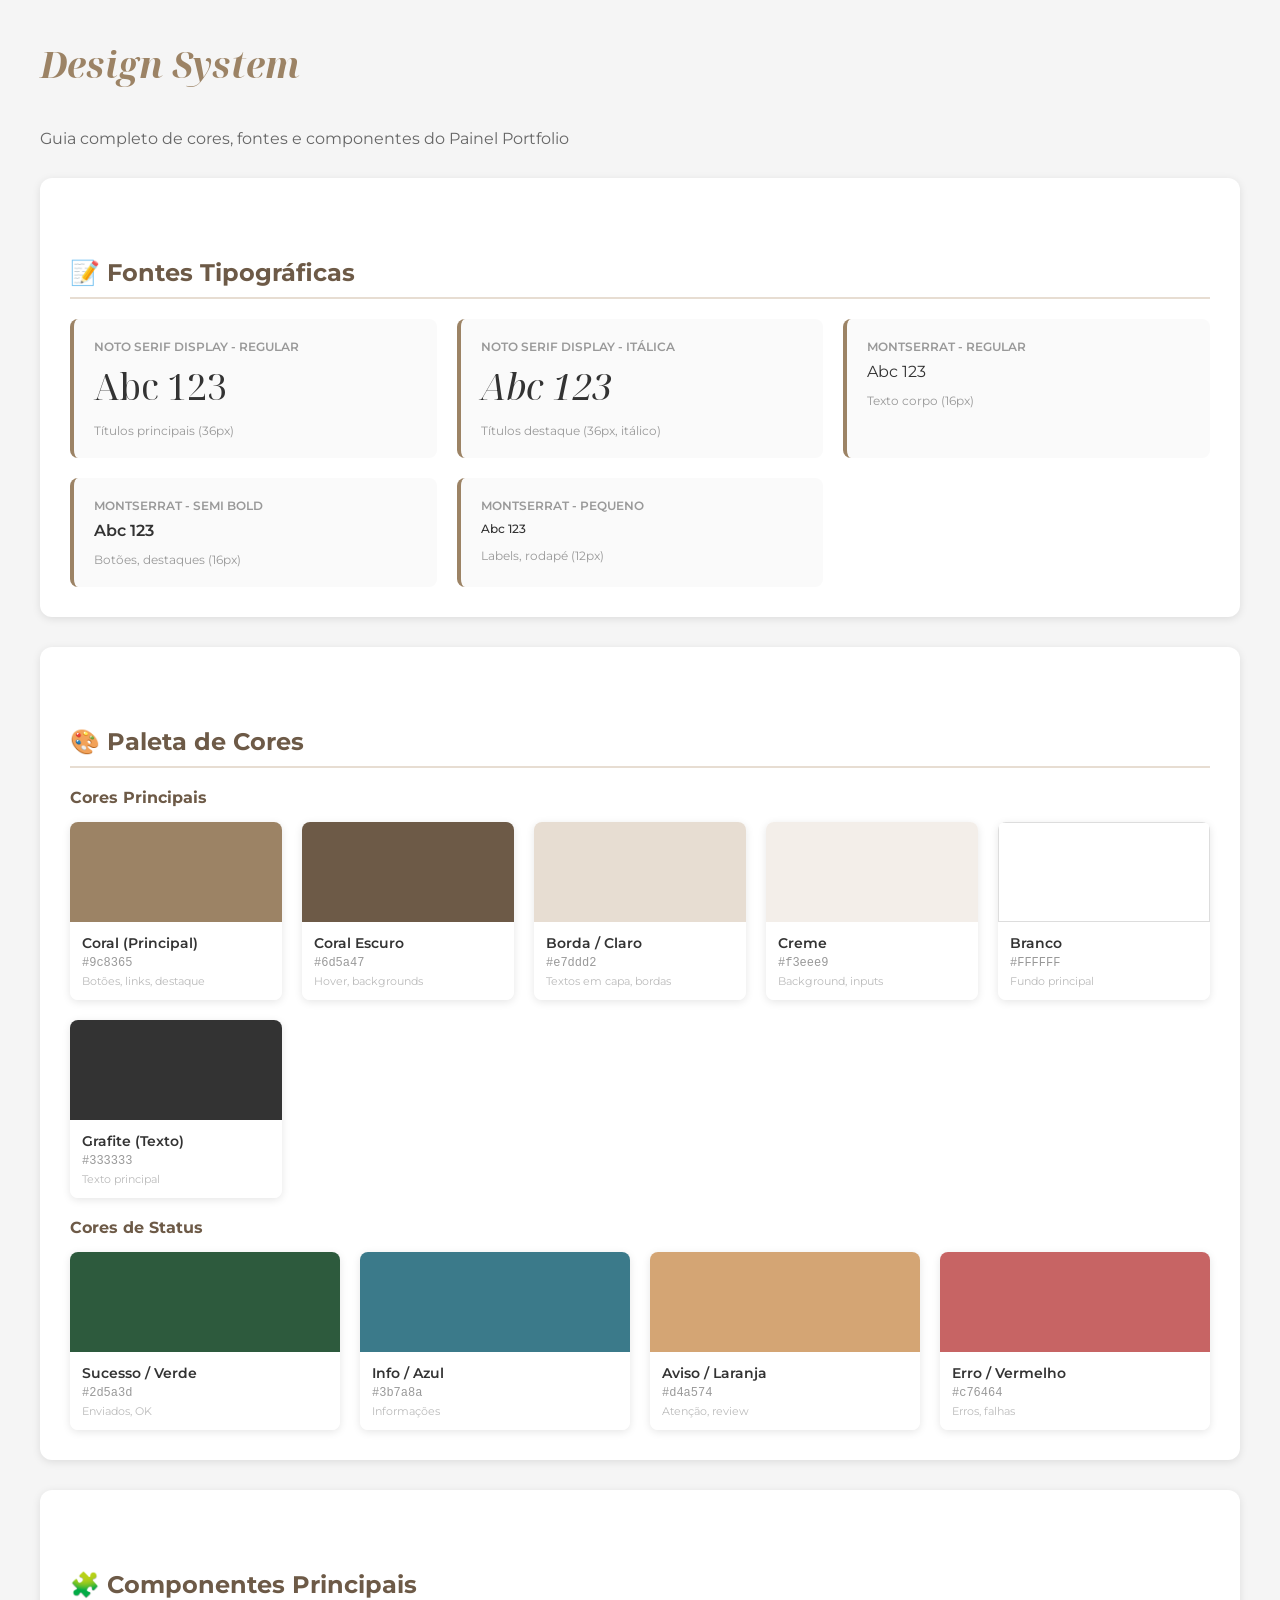
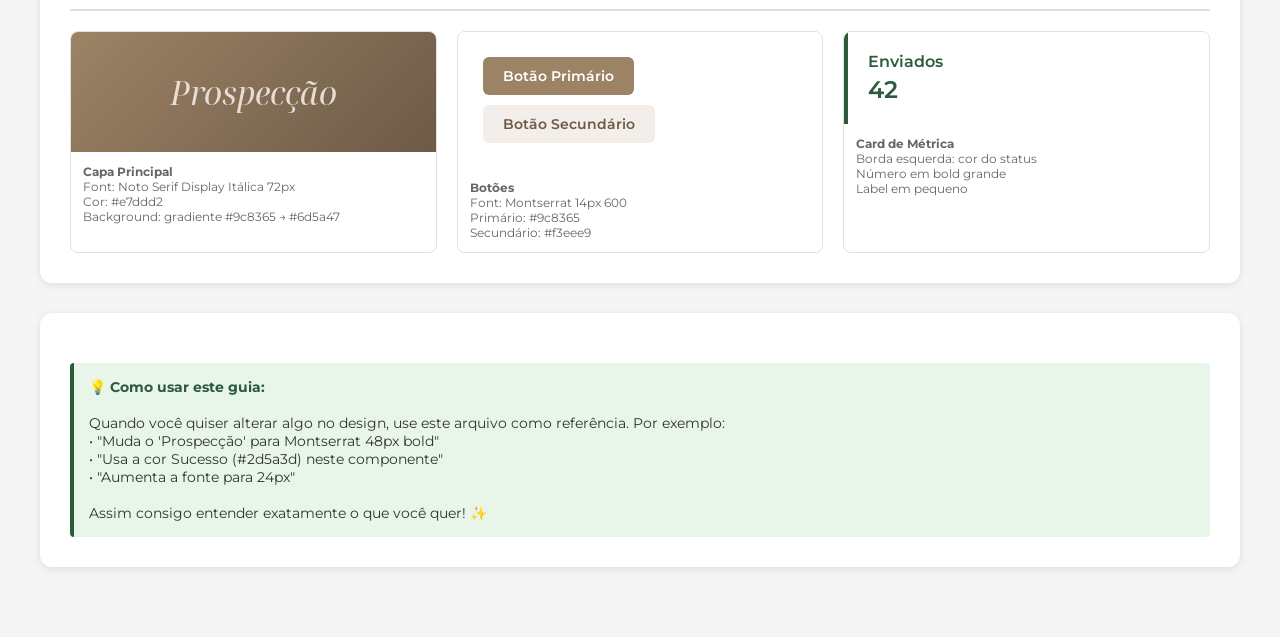
==== design-system.html @ 34bfdc6d "Cria Design System visual com fontes, cores e componentes" ====
<!DOCTYPE html>
<html lang="pt-BR">
<head>
<meta charset="UTF-8">
<meta name="viewport" content="width=device-width, initial-scale=1.0">
<title>Design System - Painel Portfolio</title>

<link rel="preconnect" href="https://fonts.googleapis.com">
<link rel="preconnect" href="https://fonts.gstatic.com" crossorigin>
<link href="https://fonts.googleapis.com/css2?family=Noto+Serif+Display:ital,wght@0,400;0,500;0,600;1,400;1,500&family=Montserrat:wght@300;400;500;600;700&display=swap" rel="stylesheet">

<style>
  * {
    margin: 0;
    padding: 0;
    box-sizing: border-box;
  }

  body {
    font-family: 'Montserrat', sans-serif;
    background: #f5f5f5;
    padding: 40px 20px;
    color: #333;
  }

  .container {
    max-width: 1200px;
    margin: 0 auto;
  }

  h1 {
    font-size: 36px;
    margin-bottom: 40px;
    color: #9c8365;
    font-family: 'Noto Serif Display', serif;
    font-style: italic;
  }

  h2 {
    font-size: 24px;
    margin-top: 50px;
    margin-bottom: 20px;
    color: #6d5a47;
    border-bottom: 2px solid #e7ddd2;
    padding-bottom: 10px;
  }

  .section {
    background: white;
    border-radius: 12px;
    padding: 30px;
    margin-bottom: 30px;
    box-shadow: 0 2px 8px rgba(0,0,0,0.1);
  }

  /* FONTES */
  .fonte-grid {
    display: grid;
    grid-template-columns: repeat(auto-fit, minmax(300px, 1fr));
    gap: 20px;
  }

  .fonte-item {
    padding: 20px;
    background: #fafafa;
    border-radius: 8px;
    border-left: 4px solid #9c8365;
  }

  .fonte-nome {
    font-size: 12px;
    color: #999;
    margin-bottom: 8px;
    font-weight: 600;
    text-transform: uppercase;
  }

  .fonte-exemplo {
    margin-bottom: 12px;
  }

  .noto-serif {
    font-family: 'Noto Serif Display', serif;
  }

  .noto-serif.italic {
    font-style: italic;
  }

  .montserrat {
    font-family: 'Montserrat', sans-serif;
  }

  .size-36 { font-size: 36px; }
  .size-28 { font-size: 28px; }
  .size-24 { font-size: 24px; }
  .size-18 { font-size: 18px; }
  .size-16 { font-size: 16px; }
  .size-14 { font-size: 14px; }
  .size-12 { font-size: 12px; }

  .weight-300 { font-weight: 300; }
  .weight-400 { font-weight: 400; }
  .weight-500 { font-weight: 500; }
  .weight-600 { font-weight: 600; }

  /* CORES */
  .cores-grid {
    display: grid;
    grid-template-columns: repeat(auto-fit, minmax(200px, 1fr));
    gap: 20px;
  }

  .cor-item {
    border-radius: 8px;
    overflow: hidden;
    box-shadow: 0 2px 8px rgba(0,0,0,0.1);
  }

  .cor-amostra {
    width: 100%;
    height: 100px;
  }

  .cor-info {
    padding: 12px;
    background: white;
  }

  .cor-nome {
    font-weight: 600;
    font-size: 14px;
    margin-bottom: 4px;
    color: #333;
  }

  .cor-hex {
    font-family: 'Courier New', monospace;
    font-size: 12px;
    color: #999;
  }

  .cor-uso {
    font-size: 11px;
    color: #bbb;
    margin-top: 4px;
  }

  /* COMPONENTES */
  .componentes-grid {
    display: grid;
    grid-template-columns: repeat(auto-fit, minmax(250px, 1fr));
    gap: 20px;
  }

  .componente {
    border: 1px solid #e0e0e0;
    border-radius: 8px;
    overflow: hidden;
  }

  .componente-preview {
    padding: 20px;
    background: linear-gradient(135deg, #9c8365 0%, #6d5a47 100%);
    min-height: 120px;
    display: flex;
    align-items: center;
    justify-content: center;
  }

  .componente-titulo {
    font-family: 'Noto Serif Display', serif;
    font-size: 32px;
    font-style: italic;
    color: #e7ddd2;
  }

  .componente-info {
    padding: 12px;
    background: white;
    font-size: 12px;
    color: #666;
  }

  .botao {
    display: inline-block;
    padding: 10px 20px;
    border-radius: 6px;
    border: none;
    font-family: 'Montserrat', sans-serif;
    font-weight: 600;
    font-size: 14px;
    cursor: pointer;
    margin: 5px;
  }

  .botao-primario {
    background: #9c8365;
    color: white;
  }

  .botao-secundario {
    background: #f3eee9;
    color: #6d5a47;
  }

  .info-box {
    background: #e8f5e9;
    border-left: 4px solid #2d5a3d;
    padding: 15px;
    border-radius: 4px;
    margin-top: 20px;
    font-size: 14px;
  }

  .info-box strong {
    color: #2d5a3d;
  }

</style>
</head>
<body>

<div class="container">
  <h1>Design System</h1>
  <p style="font-size: 16px; color: #666; margin-bottom: 30px;">Guia completo de cores, fontes e componentes do Painel Portfolio</p>

  <!-- FONTES -->
  <div class="section">
    <h2>📝 Fontes Tipográficas</h2>

    <div class="fonte-grid">
      <!-- Noto Serif Display -->
      <div class="fonte-item">
        <div class="fonte-nome">Noto Serif Display - Regular</div>
        <div class="fonte-exemplo">
          <div class="noto-serif size-36 weight-400">Abc 123</div>
        </div>
        <div style="font-size: 12px; color: #999;">Títulos principais (36px)</div>
      </div>

      <div class="fonte-item">
        <div class="fonte-nome">Noto Serif Display - Itálica</div>
        <div class="fonte-exemplo">
          <div class="noto-serif italic size-36 weight-400">Abc 123</div>
        </div>
        <div style="font-size: 12px; color: #999;">Títulos destaque (36px, itálico)</div>
      </div>

      <!-- Montserrat -->
      <div class="fonte-item">
        <div class="fonte-nome">Montserrat - Regular</div>
        <div class="fonte-exemplo">
          <div class="montserrat size-16 weight-400">Abc 123</div>
        </div>
        <div style="font-size: 12px; color: #999;">Texto corpo (16px)</div>
      </div>

      <div class="fonte-item">
        <div class="fonte-nome">Montserrat - Semi Bold</div>
        <div class="fonte-exemplo">
          <div class="montserrat size-16 weight-600">Abc 123</div>
        </div>
        <div style="font-size: 12px; color: #999;">Botões, destaques (16px)</div>
      </div>

      <div class="fonte-item">
        <div class="fonte-nome">Montserrat - Pequeno</div>
        <div class="fonte-exemplo">
          <div class="montserrat size-12 weight-500">Abc 123</div>
        </div>
        <div style="font-size: 12px; color: #999;">Labels, rodapé (12px)</div>
      </div>
    </div>
  </div>

  <!-- CORES PRINCIPAIS -->
  <div class="section">
    <h2>🎨 Paleta de Cores</h2>

    <h3 style="font-size: 16px; margin: 20px 0 15px; color: #6d5a47;">Cores Principais</h3>
    <div class="cores-grid">
      <div class="cor-item">
        <div class="cor-amostra" style="background: #9c8365;"></div>
        <div class="cor-info">
          <div class="cor-nome">Coral (Principal)</div>
          <div class="cor-hex">#9c8365</div>
          <div class="cor-uso">Botões, links, destaque</div>
        </div>
      </div>

      <div class="cor-item">
        <div class="cor-amostra" style="background: #6d5a47;"></div>
        <div class="cor-info">
          <div class="cor-nome">Coral Escuro</div>
          <div class="cor-hex">#6d5a47</div>
          <div class="cor-uso">Hover, backgrounds</div>
        </div>
      </div>

      <div class="cor-item">
        <div class="cor-amostra" style="background: #e7ddd2;"></div>
        <div class="cor-info">
          <div class="cor-nome">Borda / Claro</div>
          <div class="cor-hex">#e7ddd2</div>
          <div class="cor-uso">Textos em capa, bordas</div>
        </div>
      </div>

      <div class="cor-item">
        <div class="cor-amostra" style="background: #f3eee9;"></div>
        <div class="cor-info">
          <div class="cor-nome">Creme</div>
          <div class="cor-hex">#f3eee9</div>
          <div class="cor-uso">Background, inputs</div>
        </div>
      </div>

      <div class="cor-item">
        <div class="cor-amostra" style="background: #FFFFFF; border: 1px solid #ddd;"></div>
        <div class="cor-info">
          <div class="cor-nome">Branco</div>
          <div class="cor-hex">#FFFFFF</div>
          <div class="cor-uso">Fundo principal</div>
        </div>
      </div>

      <div class="cor-item">
        <div class="cor-amostra" style="background: #333333;"></div>
        <div class="cor-info">
          <div class="cor-nome">Grafite (Texto)</div>
          <div class="cor-hex">#333333</div>
          <div class="cor-uso">Texto principal</div>
        </div>
      </div>
    </div>

    <h3 style="font-size: 16px; margin: 20px 0 15px; color: #6d5a47;">Cores de Status</h3>
    <div class="cores-grid">
      <div class="cor-item">
        <div class="cor-amostra" style="background: #2d5a3d;"></div>
        <div class="cor-info">
          <div class="cor-nome">Sucesso / Verde</div>
          <div class="cor-hex">#2d5a3d</div>
          <div class="cor-uso">Enviados, OK</div>
        </div>
      </div>

      <div class="cor-item">
        <div class="cor-amostra" style="background: #3b7a8a;"></div>
        <div class="cor-info">
          <div class="cor-nome">Info / Azul</div>
          <div class="cor-hex">#3b7a8a</div>
          <div class="cor-uso">Informações</div>
        </div>
      </div>

      <div class="cor-item">
        <div class="cor-amostra" style="background: #d4a574;"></div>
        <div class="cor-info">
          <div class="cor-nome">Aviso / Laranja</div>
          <div class="cor-hex">#d4a574</div>
          <div class="cor-uso">Atenção, review</div>
        </div>
      </div>

      <div class="cor-item">
        <div class="cor-amostra" style="background: #c76464;"></div>
        <div class="cor-info">
          <div class="cor-nome">Erro / Vermelho</div>
          <div class="cor-hex">#c76464</div>
          <div class="cor-uso">Erros, falhas</div>
        </div>
      </div>
    </div>
  </div>

  <!-- COMPONENTES -->
  <div class="section">
    <h2>🧩 Componentes Principais</h2>

    <div class="componentes-grid">
      <div class="componente">
        <div class="componente-preview">
          <div class="componente-titulo">Prospecção</div>
        </div>
        <div class="componente-info">
          <strong>Capa Principal</strong><br>
          Font: Noto Serif Display Itálica 72px<br>
          Cor: #e7ddd2<br>
          Background: gradiente #9c8365 → #6d5a47
        </div>
      </div>

      <div class="componente">
        <div style="padding: 20px; background: white;">
          <button class="botao botao-primario">Botão Primário</button><br>
          <button class="botao botao-secundario">Botão Secundário</button>
        </div>
        <div class="componente-info">
          <strong>Botões</strong><br>
          Font: Montserrat 14px 600<br>
          Primário: #9c8365<br>
          Secundário: #f3eee9
        </div>
      </div>

      <div class="componente">
        <div style="padding: 20px; background: white; border-left: 4px solid #2d5a3d;">
          <div style="font-weight: 600; color: #2d5a3d; margin-bottom: 4px;">Enviados</div>
          <div style="font-size: 24px; font-weight: 600; color: #2d5a3d;">42</div>
        </div>
        <div class="componente-info">
          <strong>Card de Métrica</strong><br>
          Borda esquerda: cor do status<br>
          Número em bold grande<br>
          Label em pequeno
        </div>
      </div>
    </div>
  </div>

  <!-- INFORMAÇÕES -->
  <div class="section">
    <div class="info-box">
      <strong>💡 Como usar este guia:</strong><br><br>
      Quando você quiser alterar algo no design, use este arquivo como referência. Por exemplo:<br>
      • "Muda o 'Prospecção' para Montserrat 48px bold"<br>
      • "Usa a cor Sucesso (#2d5a3d) neste componente"<br>
      • "Aumenta a fonte para 24px"<br><br>
      Assim consigo entender exatamente o que você quer! ✨
    </div>
  </div>

</div>

</body>
</html>
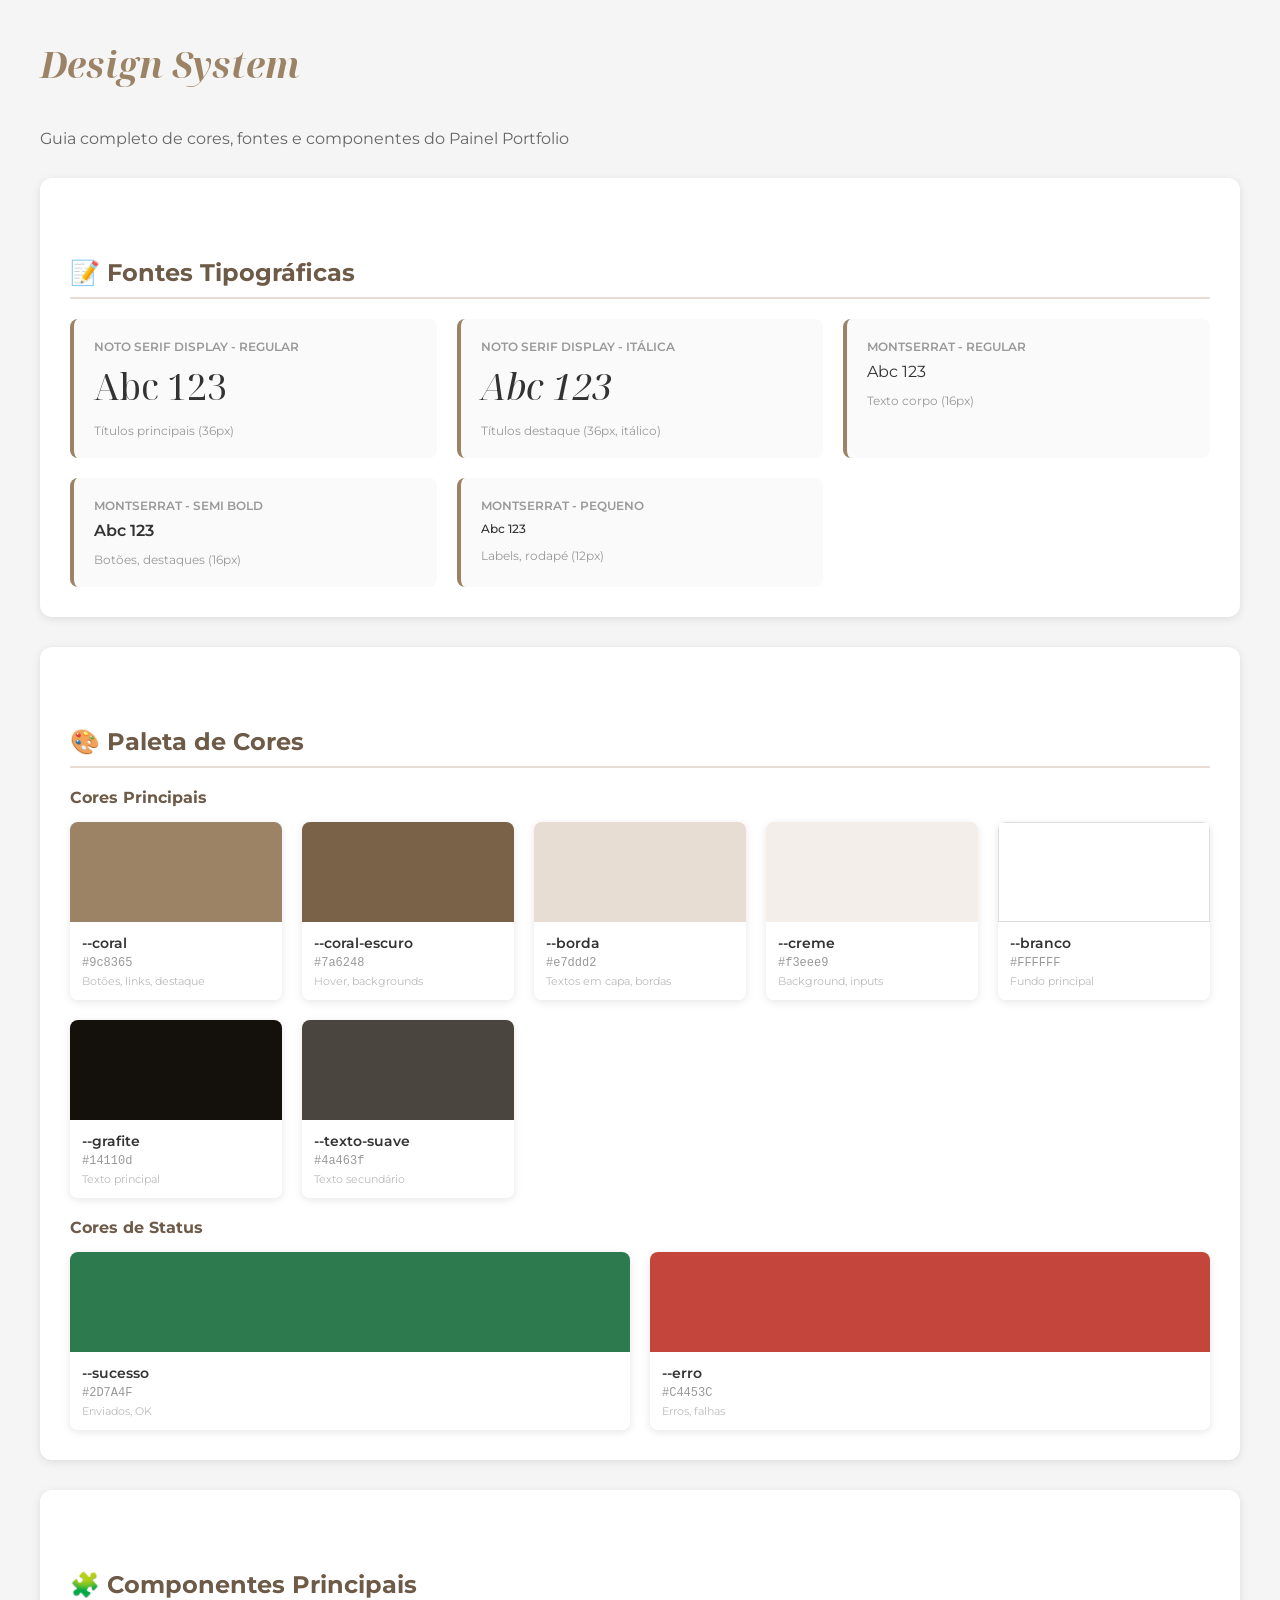
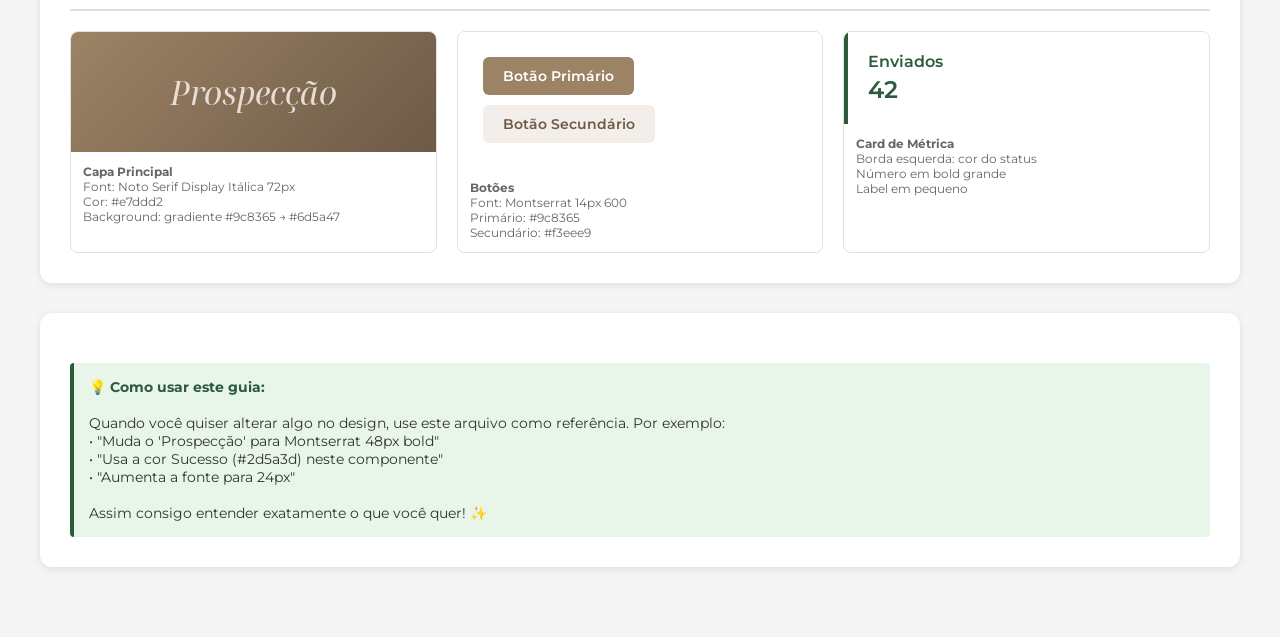
==== commit 616b3791: "Atualiza Design System com as cores reais do site" ====
--- a/design-system.html
+++ b/design-system.html
@@ -283,17 +283,17 @@
       <div class="cor-item">
         <div class="cor-amostra" style="background: #9c8365;"></div>
         <div class="cor-info">
-          <div class="cor-nome">Coral (Principal)</div>
+          <div class="cor-nome">--coral</div>
           <div class="cor-hex">#9c8365</div>
           <div class="cor-uso">Botões, links, destaque</div>
         </div>
       </div>
 
       <div class="cor-item">
-        <div class="cor-amostra" style="background: #6d5a47;"></div>
-        <div class="cor-info">
-          <div class="cor-nome">Coral Escuro</div>
-          <div class="cor-hex">#6d5a47</div>
+        <div class="cor-amostra" style="background: #7a6248;"></div>
+        <div class="cor-info">
+          <div class="cor-nome">--coral-escuro</div>
+          <div class="cor-hex">#7a6248</div>
           <div class="cor-uso">Hover, backgrounds</div>
         </div>
       </div>
@@ -301,7 +301,7 @@
       <div class="cor-item">
         <div class="cor-amostra" style="background: #e7ddd2;"></div>
         <div class="cor-info">
-          <div class="cor-nome">Borda / Claro</div>
+          <div class="cor-nome">--borda</div>
           <div class="cor-hex">#e7ddd2</div>
           <div class="cor-uso">Textos em capa, bordas</div>
         </div>
@@ -310,7 +310,7 @@
       <div class="cor-item">
         <div class="cor-amostra" style="background: #f3eee9;"></div>
         <div class="cor-info">
-          <div class="cor-nome">Creme</div>
+          <div class="cor-nome">--creme</div>
           <div class="cor-hex">#f3eee9</div>
           <div class="cor-uso">Background, inputs</div>
         </div>
@@ -319,18 +319,27 @@
       <div class="cor-item">
         <div class="cor-amostra" style="background: #FFFFFF; border: 1px solid #ddd;"></div>
         <div class="cor-info">
-          <div class="cor-nome">Branco</div>
+          <div class="cor-nome">--branco</div>
           <div class="cor-hex">#FFFFFF</div>
           <div class="cor-uso">Fundo principal</div>
         </div>
       </div>
 
       <div class="cor-item">
-        <div class="cor-amostra" style="background: #333333;"></div>
-        <div class="cor-info">
-          <div class="cor-nome">Grafite (Texto)</div>
-          <div class="cor-hex">#333333</div>
+        <div class="cor-amostra" style="background: #14110d;"></div>
+        <div class="cor-info">
+          <div class="cor-nome">--grafite</div>
+          <div class="cor-hex">#14110d</div>
           <div class="cor-uso">Texto principal</div>
+        </div>
+      </div>
+
+      <div class="cor-item">
+        <div class="cor-amostra" style="background: #4a463f;"></div>
+        <div class="cor-info">
+          <div class="cor-nome">--texto-suave</div>
+          <div class="cor-hex">#4a463f</div>
+          <div class="cor-uso">Texto secundário</div>
         </div>
       </div>
     </div>
@@ -338,37 +347,19 @@
     <h3 style="font-size: 16px; margin: 20px 0 15px; color: #6d5a47;">Cores de Status</h3>
     <div class="cores-grid">
       <div class="cor-item">
-        <div class="cor-amostra" style="background: #2d5a3d;"></div>
-        <div class="cor-info">
-          <div class="cor-nome">Sucesso / Verde</div>
-          <div class="cor-hex">#2d5a3d</div>
+        <div class="cor-amostra" style="background: #2D7A4F;"></div>
+        <div class="cor-info">
+          <div class="cor-nome">--sucesso</div>
+          <div class="cor-hex">#2D7A4F</div>
           <div class="cor-uso">Enviados, OK</div>
         </div>
       </div>
 
       <div class="cor-item">
-        <div class="cor-amostra" style="background: #3b7a8a;"></div>
-        <div class="cor-info">
-          <div class="cor-nome">Info / Azul</div>
-          <div class="cor-hex">#3b7a8a</div>
-          <div class="cor-uso">Informações</div>
-        </div>
-      </div>
-
-      <div class="cor-item">
-        <div class="cor-amostra" style="background: #d4a574;"></div>
-        <div class="cor-info">
-          <div class="cor-nome">Aviso / Laranja</div>
-          <div class="cor-hex">#d4a574</div>
-          <div class="cor-uso">Atenção, review</div>
-        </div>
-      </div>
-
-      <div class="cor-item">
-        <div class="cor-amostra" style="background: #c76464;"></div>
-        <div class="cor-info">
-          <div class="cor-nome">Erro / Vermelho</div>
-          <div class="cor-hex">#c76464</div>
+        <div class="cor-amostra" style="background: #C4453C;"></div>
+        <div class="cor-info">
+          <div class="cor-nome">--erro</div>
+          <div class="cor-hex">#C4453C</div>
           <div class="cor-uso">Erros, falhas</div>
         </div>
       </div>
